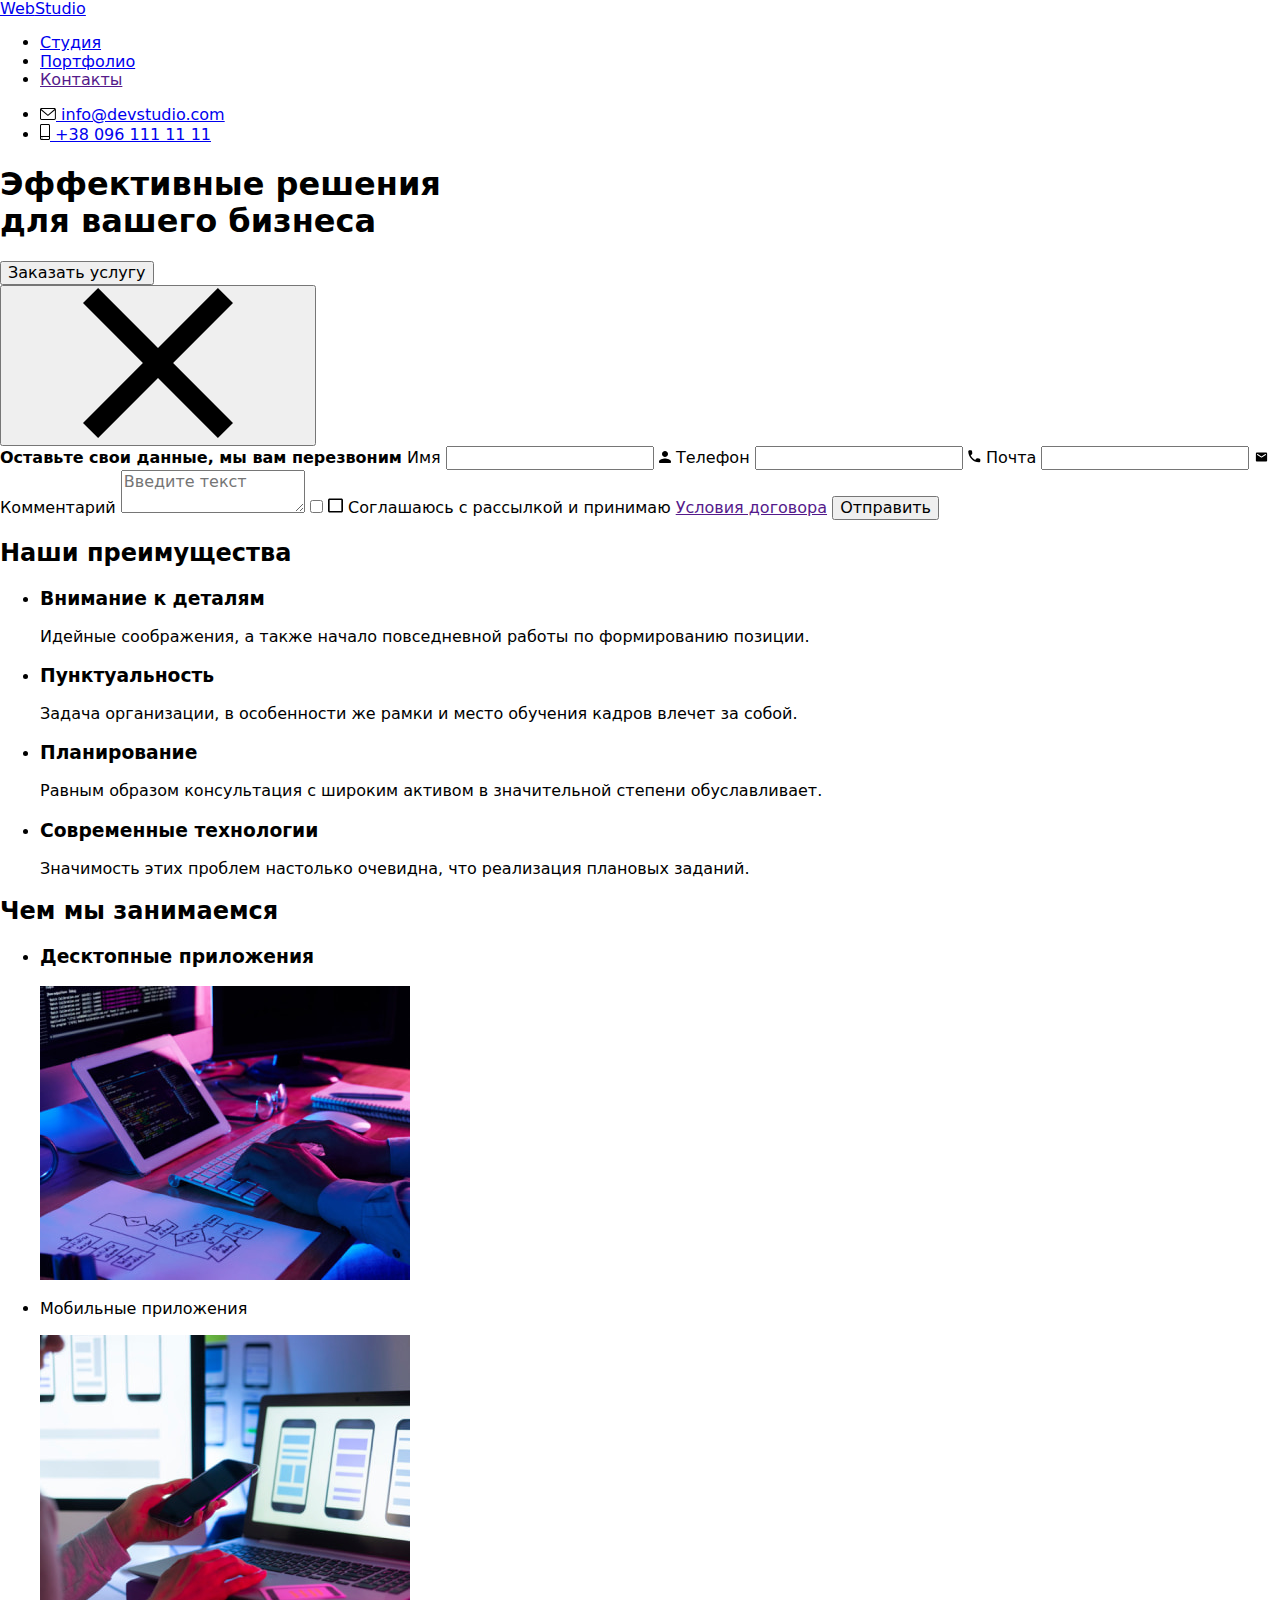
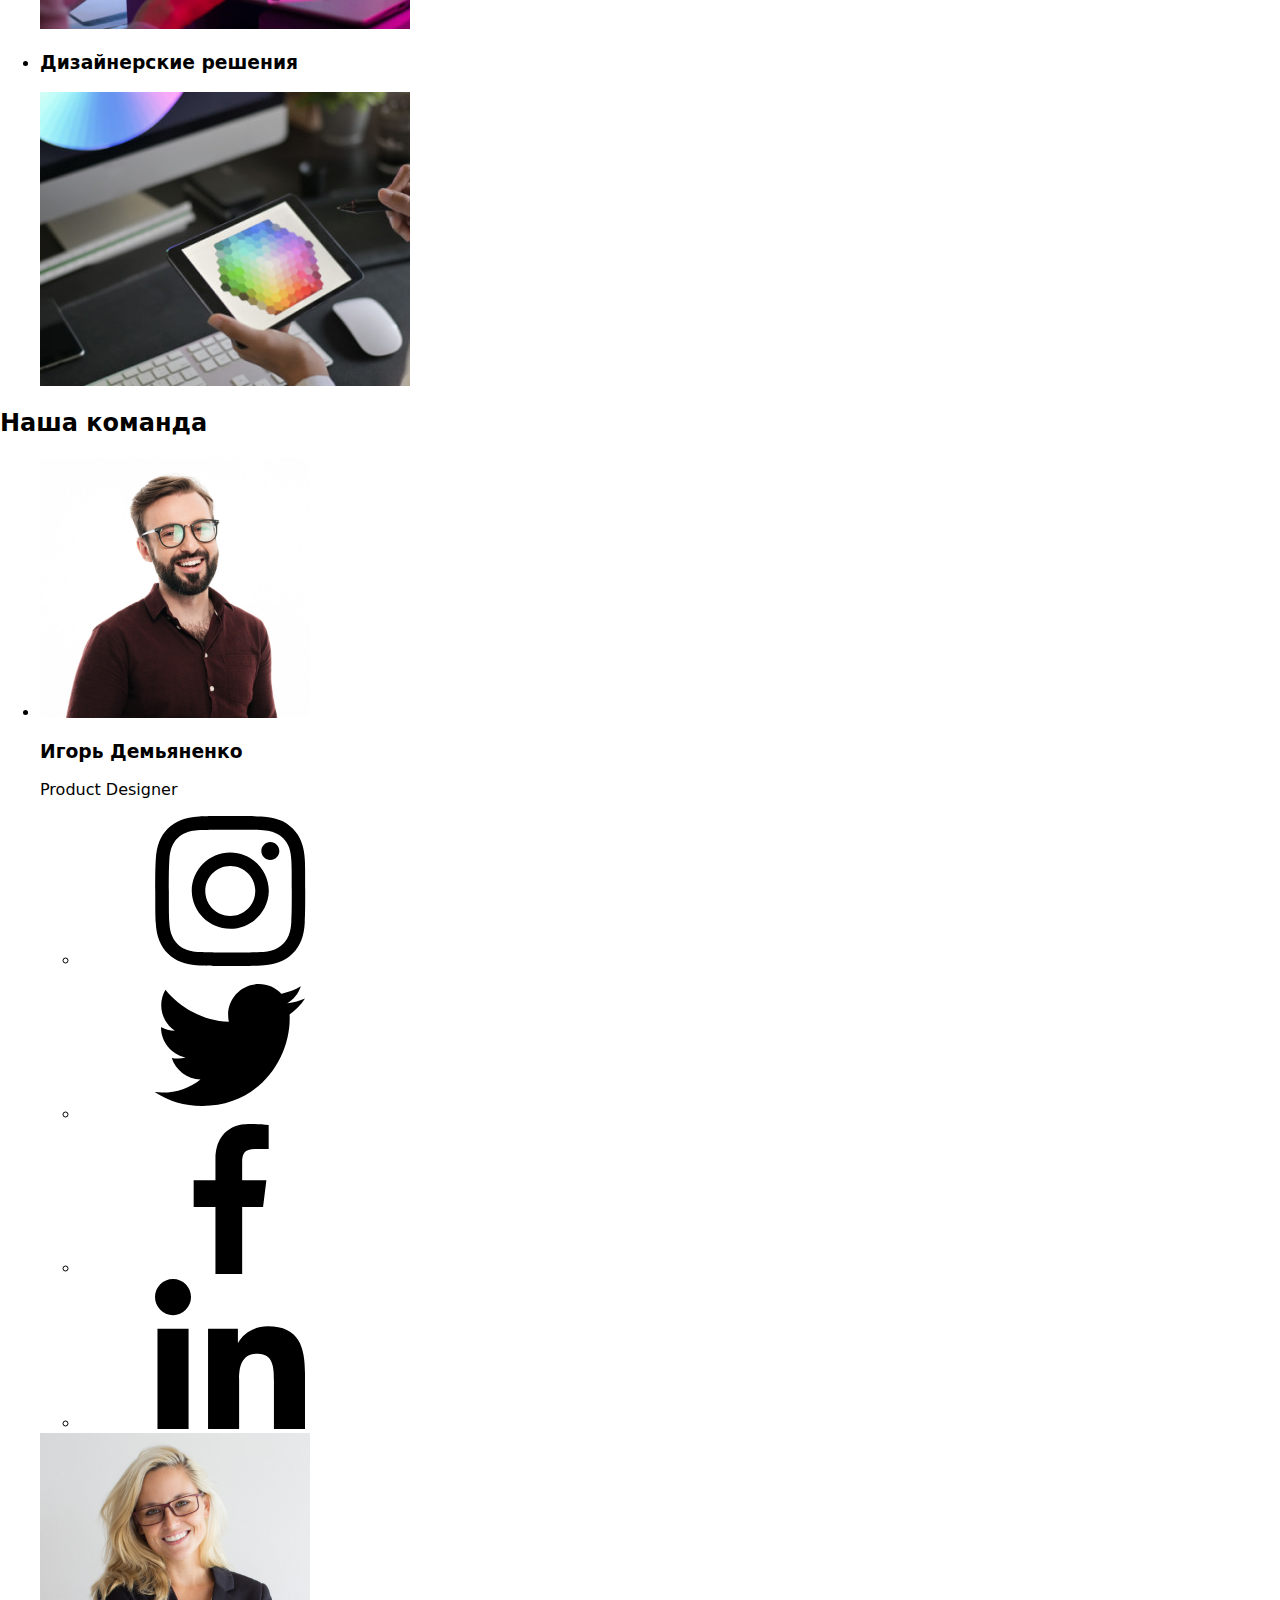
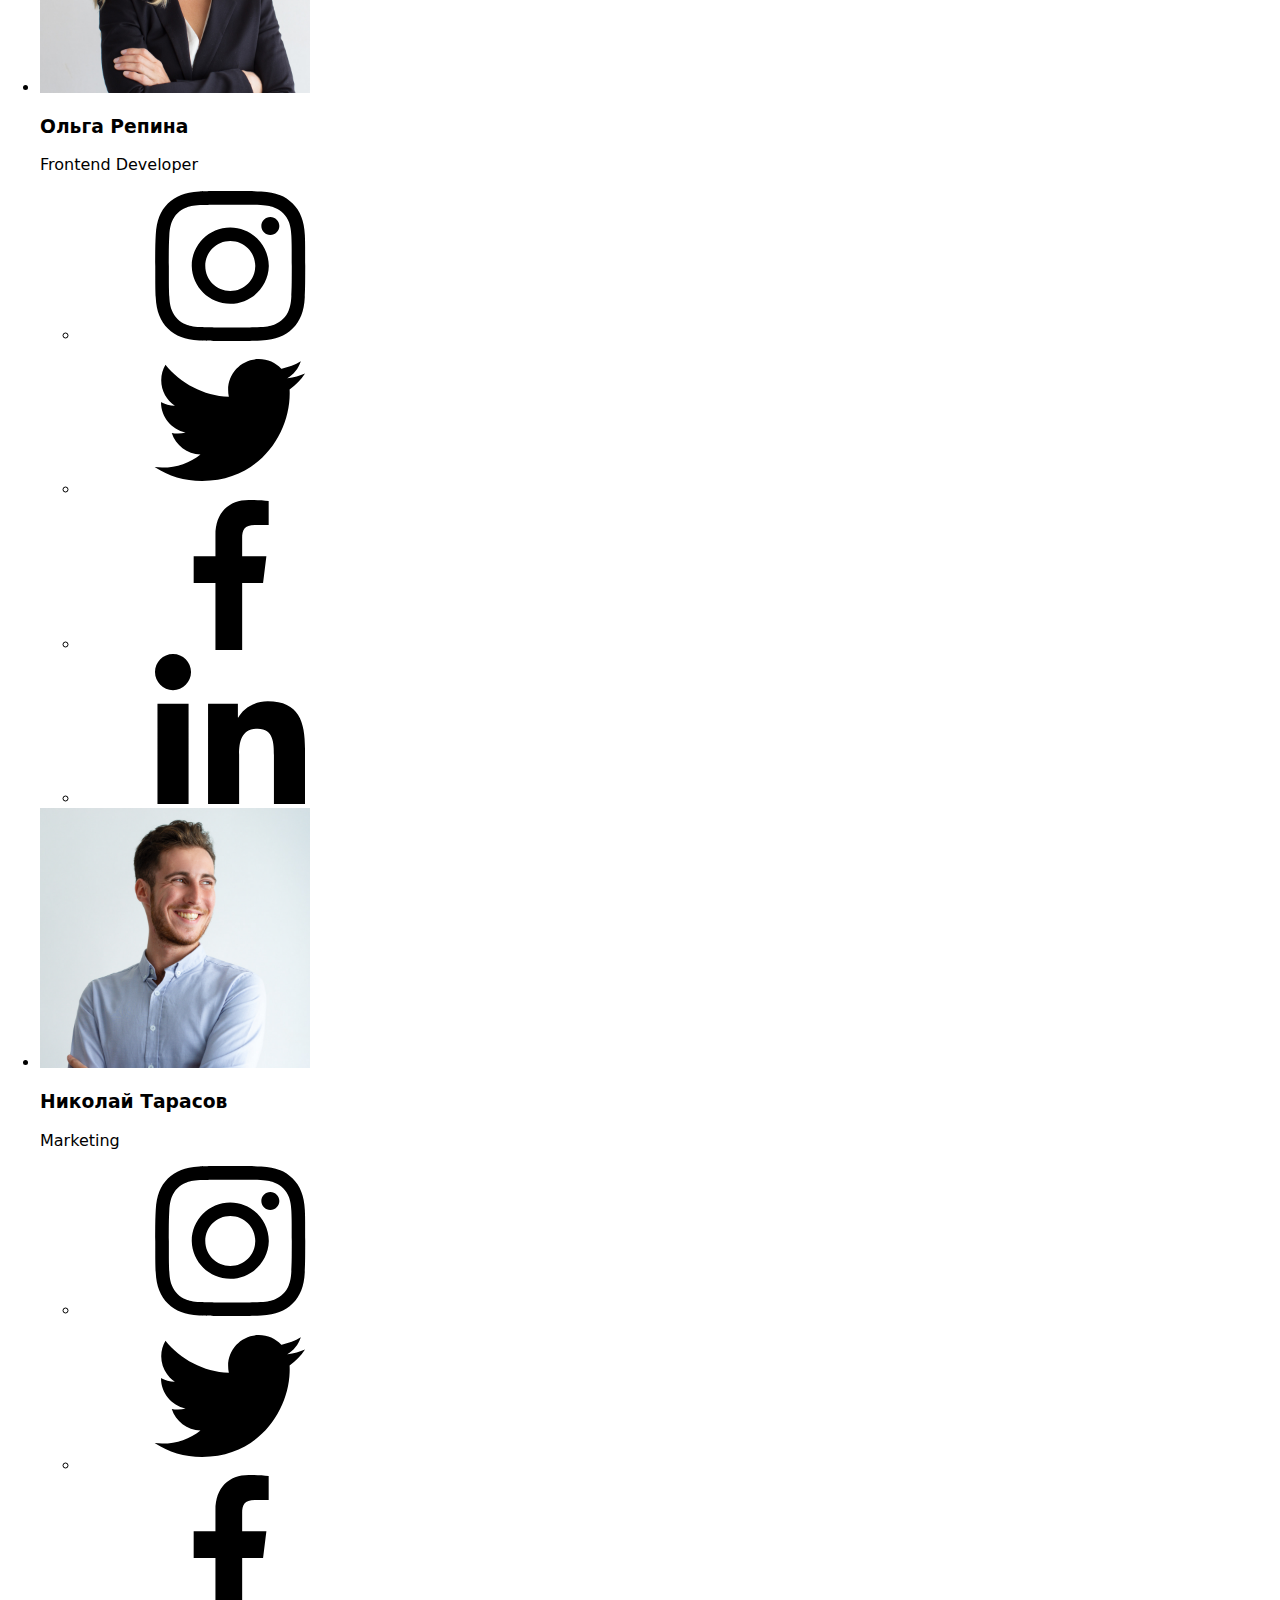
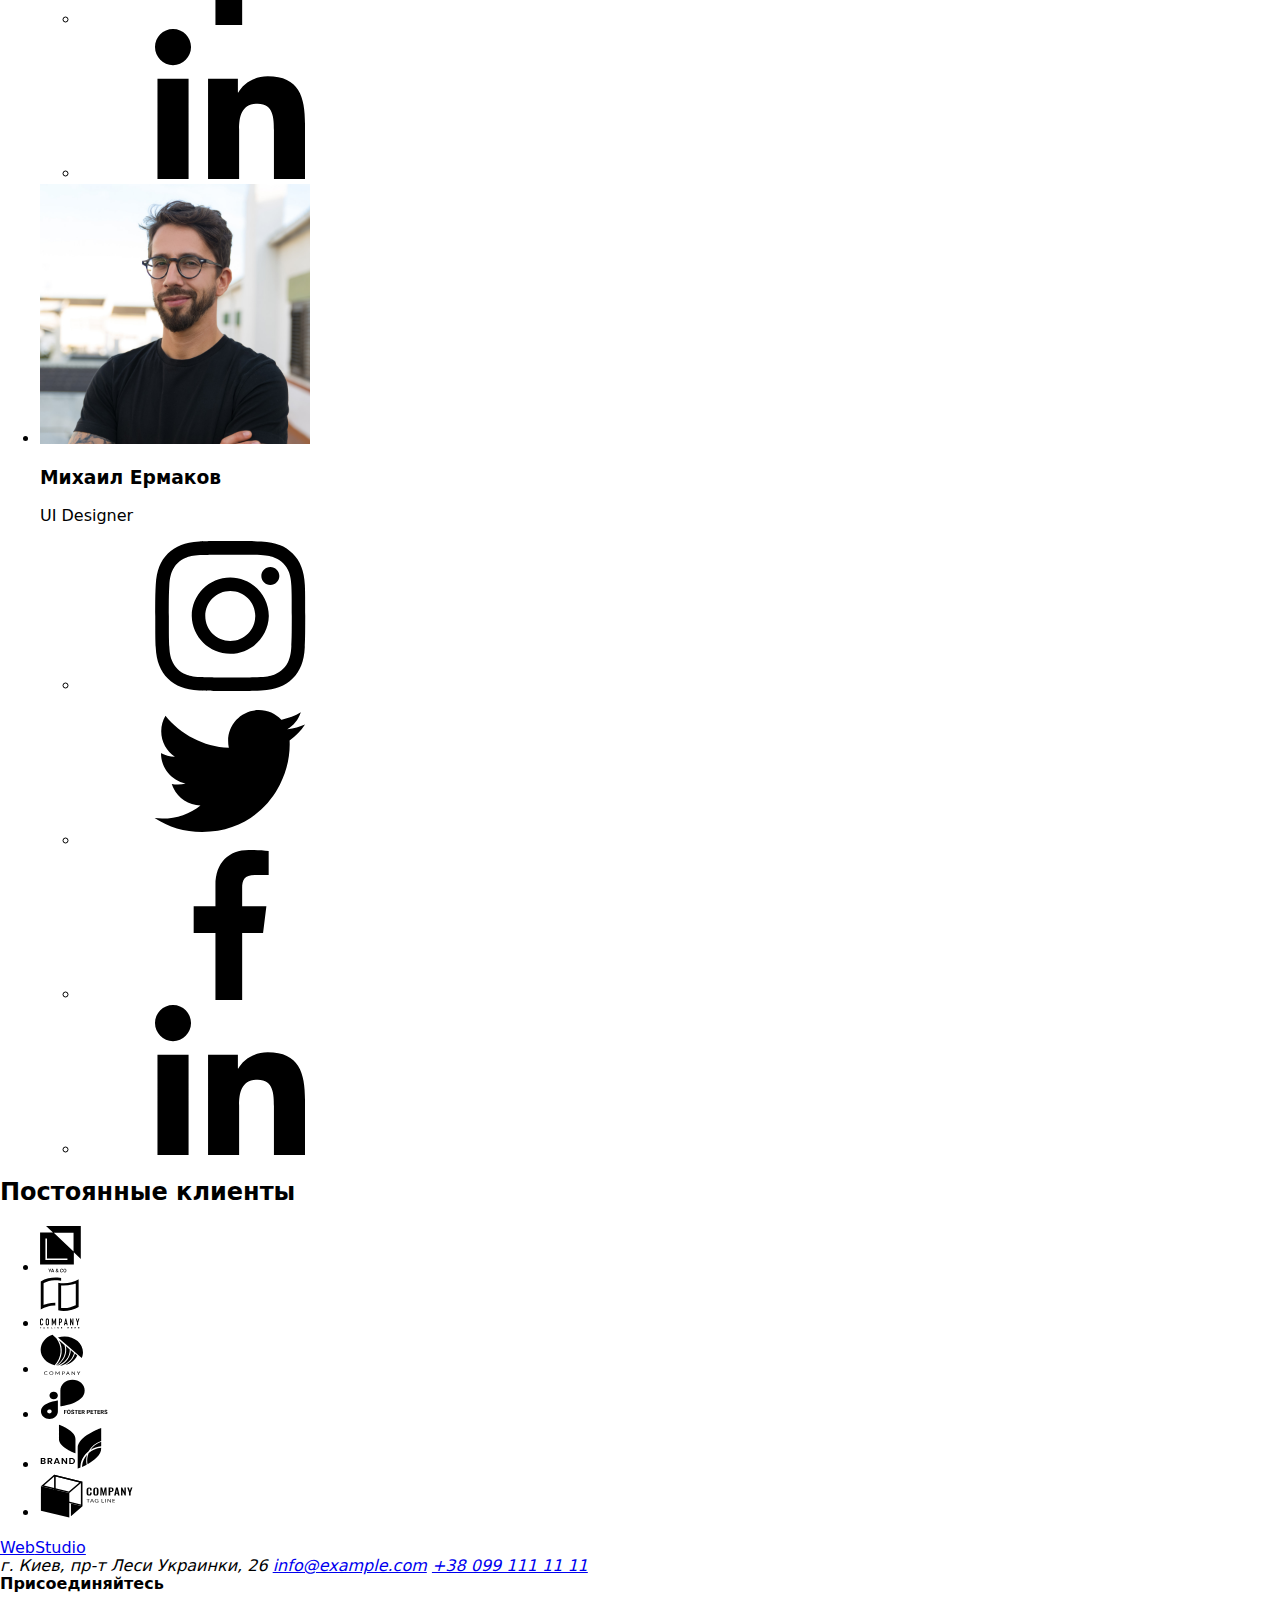
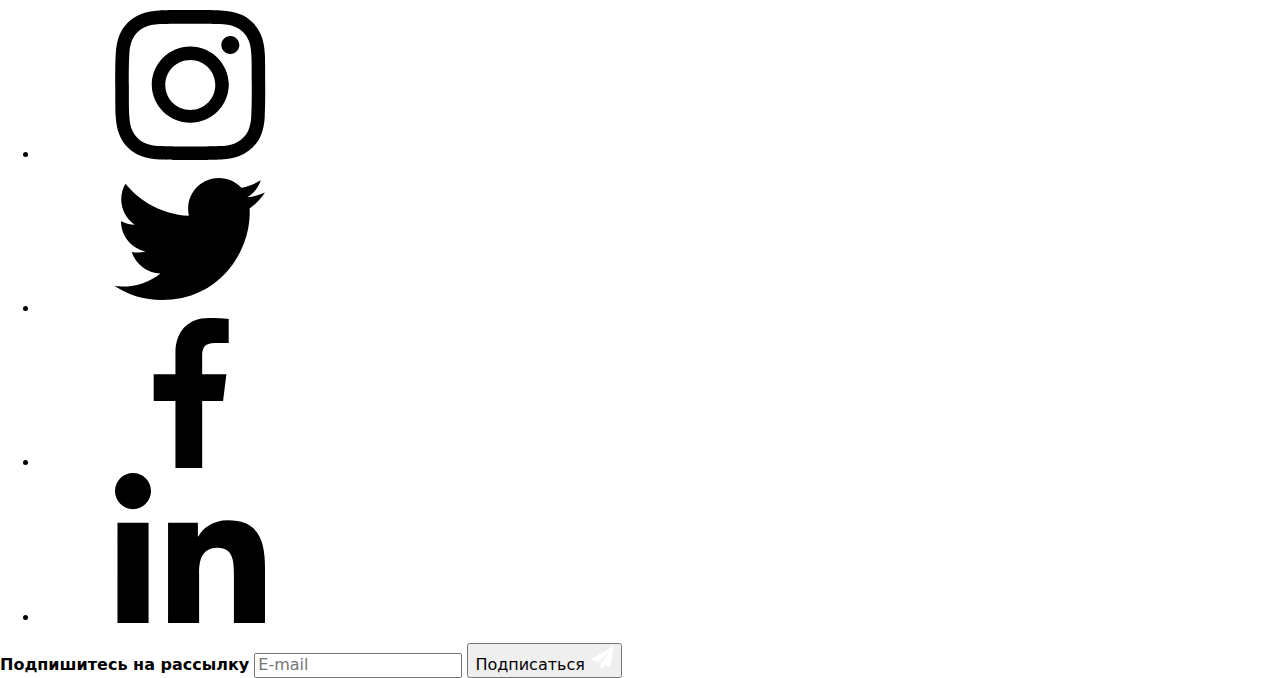
==== index.html @ 75e2a90d "обновляет html для BEM" ====
<!DOCTYPE html>
<html lang="ru">
  <head>
    <meta charset="UTF-8" />
    <meta http-equiv="X-UA-Compatible" content="IE=edge" />
    <meta name="viewport" content="width=device-width, initial-scale=1.0" />
    <title>Document</title>
    <link rel="preconnect" href="https://fonts.googleapis.com" />
    <link rel="preconnect" href="https://fonts.gstatic.com" crossorigin />
    <link
      href="https://fonts.googleapis.com/css2?family=Raleway:wght@700&family=Roboto:wght@400;500;700;900&display=swap"
      rel="stylesheet"
    />
    <link
      rel="stylesheet"
      href="https://cdnjs.cloudflare.com/ajax/libs/modern-normalize/1.1.0/modern-normalize.min.css"
    />
    <link rel="stylesheet" href="./css/styles.css" />
  </head>
  <body class="page">
    <!--Шапка сайта-->
    <header class="page-header">
      <div class="container navigation">
        <nav class="main-nav">
          <a href="./index.html" lang="en" class="page-header__logo"
            ><span class="page-header__accent">Web</span>Studio</a
          >
          <ul class="site-nav">
            <li class="site-nav__item">
              <a href="./index.html" class="site-nav__link site-nav__link--active">Студия</a>
            </li>
            <li class="site-nav__item">
              <a href="./portfolio.html" class="site-nav__link">Портфолио</a>
            </li>
            <li class="site-nav__item"><a href="" class="site-nav__link">Контакты</a></li>
          </ul>
        </nav>
        <ul class="auth-nav">
          <li class="auth-nav__item">
            <a href="mailto:info@devstudio.com" class="auth-nav__link">
              <svg class="auth-nav__icon" width="16px" height="12px">
                <use href="./images/icons.svg#icon-envelope"></use></svg>
                info@devstudio.com</a>
          </li>
          <li class="auth-nav__item">
            <a href="tel:+380961111111" class="auth-nav__link">
              <svg class="auth-nav__icon" width="10px" height="16px">
                <use href="./images/icons.svg#icon-smartphone"></use></svg>
                +38 096 111 11 11</a>
          </li>
        </ul>
      </div>
    </header>
    <main>
      <!--Секция заказать услугу-->
      <section class="hero">
        <div class="container">
          <h1 class="hero__title">
            Эффективные решения <br />
            для вашего бизнеса
          </h1>
          <button data-modal-open type="button" class="hero__button">
            Заказать услугу
          </button>
        </div>
        <div class="backdrop backdrop--hidden" data-modal>
          <div class="modal">
            <button data-modal-close type="button" class="modal__button">
              <svg class="modal__icon">
                <use href="./images/vector.svg#icon-Vector"></use>
              </svg>
            </button>
            <form class="form js-speaker-form">
              <b class="form__title">Оставьте свои данные, мы вам перезвоним</b>
              <label class="form__field">
                <span class="form__lable">Имя</span>
                <input class="form__input" type="text" name="name" />
                <svg class="form__icon" width="12px" height="12px">
                  <use href="./images/icon-forms.svg#icon-name"></use>
                </svg>
              </label>
              <label class="form__field">
                <span class="form__lable">Телефон</span>
                <input class="form__input" type="tel" name="tel" />
                <svg class="form__icon" width="13px" height="13px">
                  <use href="./images/icon-forms.svg#icon-phone"></use>
                </svg>
              </label>
              <label class="form__field">
                <span class="form__lable">Почта</span>
                <input class="form__input" type="email" name="mail" />
                <svg class="form__icon" width="15px" height="12px">
                  <use href="./images/icon-forms.svg#icon-mail"></use>
                </svg>
              </label>
              <label class="form__comments">
                <span class="form__lable">Комментарий</span>
                <textarea
                  class="form__textarea"
                  name="comment"
                  placeholder="Введите текст"
                ></textarea>
              </label>
              <label class="agreement">
                <input
                  class="agreement__input"
                  type="checkbox"
                  name="agree"
                />
                <svg class="agreement__icon" width="15px" height="15px">
                  <use href="./images/icon-forms.svg#icon-agree"></use>
                </svg>
                <span class="agreement__label"
                  >Соглашаюсь с рассылкой и принимаю <a href="" class="agreement__link">Условия договора</a></span>
              </label>
              <button class="form__button" type="submit">Отправить</button>
            </form>
          </div>

          <!-- <div role="group" class="group">
            <input type="checkbox" name="topic" value="html" id="html"/>
            <label for="html">HTML</label>

            <input type="checkbox" name="topic" value="css" id="css"/>
            <label for="css">CSS</label>

            <input type="checkbox" name="topic" value="js" id="js">
            <label for="js">JS</label>
          </div>

          <div role="group">
          <input type="radio" name="grade" value="junior" id="junior">
          <label for="junior">Junior</label>

          <input type="radio" name="grade" value="middle" id="middle">
          <label for="middle">Middle</label>

          <input type="radio" name="grade" value="senior" id="senior">
          <label for="senior">Senior</label>
        </div>

        <label for="pdf">Загрузить файл</label>
        <input type="file" name="pdf" id="pdf"> -->
        </div>
      </section>
      <!--Секция наши преимущества-->
      <section class="section no-bottom-padding section-features">
        <div class="container">
          <h2 class="section-features__title">Наши преимущества</h2>
          <ul class="features">
            <li class="features__item icon-dish">
              <h3 class="features_title">Внимание к деталям</h3>
              <p class="features__text">
                Идейные соображения, а также начало повседневной работы по
                формированию позиции.
              </p>
            </li>
            <li class="features__item features__item--icon-clock">
              <h3 class="features__title">Пунктуальность</h3>
              <p class="features__text">
                Задача организации, в особенности же рамки и место обучения
                кадров влечет за собой.
              </p>
            </li>
            <li class="features__item features__item--icon-diagram">
              <h3 class="features__title">Планирование</h3>
              <p class="features__text">
                Равным образом консультация с широким активом в значительной
                степени обуславливает.
              </p>
            </li>
            <li class="features__item features__item--icon-astronaut">
              <h3 class="features__title">Современные технологии</h3>
              <p class="features__text">
                Значимость этих проблем настолько очевидна, что реализация
                плановых заданий.
              </p>
            </li>
          </ul>
        </div>
      </section>
      <!--Секция чем мы занимаемся-->
      <section class="section">
        <div class="container">
          <h2 class="section__title">Чем мы занимаемся</h2>
          <ul class="work">
            <li class="work__item">
              <h3 class="work__title">Десктопные приложения</h3>
              <img
                class="work__image"
                src="./images/img11.jpg"
                alt="пальцы рук печатают на клавиатуре"
                width="370"
                height="294"
              />
            </li>
            <li class="work__item">
              <p class="work__title">Мобильные приложения</p>
              <img
                class="work__image"
                src="./images/img12.jpg"
                alt="в левой руке телефон, пальцами правой руки водит по тачпаду макбука"
                width="370"
                height="294"
              />
            </li>
            <li class="work__item">
              <h3 class="work__title">Дизайнерские решения</h3>
              <img
                class="work__image"
                src="./images/img13.jpg"
                alt="в левой руке планшет, на экране которого электронная цветовая палитра"
                width="370"
                height="294"
              />
            </li>
          </ul>
        </div>
      </section>
      <!--Секция наша команда-->
      <section class="section-team">
        <div class="container">
          <h2 class="section__title">Наша команда</h2>
          <ul class="team-card">
            <li class="team-card__item">
              <img
                class="team-card__image"
                src="./images/igor.jpg"
                alt="улыбающийся молодой русый мужчина с бородой в очках"
                width="270"
                height="260"
              />
              <div class="team-card__description">
                <h3 class="team-card__title">Игорь Демьяненко</h3>
                <p class="team-card__position">Product Designer</p>
                <ul class="social">
                  <li class="social__item">
                    <a class="social__link" href="">
                      <svg class="social__icon">
                        <use href="./images/icons.svg#icon-instagram"></use>
                      </svg>
                    </a>
                  </li>
                  <li class="social__item">
                    <a class="social__link" href="">
                      <svg class="social__icon">
                        <use href="./images/icons.svg#icon-twitter"></use>
                      </svg>
                    </a>
                  </li>
                  <li class="social__item">
                    <a class="social__link" href="">
                      <svg class="social__icon">
                        <use href="./images/icons.svg#icon-facebook"></use>
                      </svg>
                    </a>
                  </li>
                  <li class="social__item">
                    <a class="social__link" href="">
                      <svg class="social__icon">
                        <use href="./images/icons.svg#icon-linkedin"></use>
                      </svg>
                    </a>
                  </li>
                </ul>
              </div>
            </li>
            <li class="team-card__item">
              <img
                class="team-card__image"
                src="./images/olya.jpg"
                alt="улыбающаяся молодая девушка блондинка в очках с веснушками"
                width="270"
                height="260"
              />
              <div class="team-card__description">
                <h3 class="team-card__title">Ольга Репина</h3>
                <p class="team-card__position">Frontend Developer</p>
                <ul class="social">
                  <li class="social__item">
                    <a class="social__link" href="">
                      <svg class="social__icon">
                        <use href="./images/icons.svg#icon-instagram"></use>
                      </svg>
                    </a>
                  </li>
                  <li class="social__item">
                    <a class="social__link" href="">
                      <svg class="social__icon">
                        <use href="./images/icons.svg#icon-twitter"></use>
                      </svg>
                    </a>
                  </li>
                  <li class="social__item">
                    <a class="social__link" href="">
                      <svg class="social__icon">
                        <use href="./images/icons.svg#icon-facebook"></use>
                      </svg>
                    </a>
                  </li>
                  <li class="social__item">
                    <a class="social__link" href="">
                      <svg class="social__icon">
                        <use href="./images/icons.svg#icon-linkedin"></use>
                      </svg>
                    </a>
                  </li>
                </ul>
              </div>
            </li>
            <li class="team-card__item">
              <img
                class="team-card__image"
                src="./images/kolya.jpg"
                alt="улыбающийся молодой рыжий мужчина с бородкой"
                width="270"
                height="260"
              />
              <div class="team-card__description">
                <h3 class="team-card__title">Николай Тарасов</h3>
                <p class="team-card__position">Marketing</p>
                <ul class="social">
                  <li class="social__item">
                    <a class="social__link" href="">
                      <svg class="social__icon">
                        <use href="./images/icons.svg#icon-instagram"></use>
                      </svg>
                    </a>
                  </li>
                  <li class="social__item">
                    <a class="social__link" href="">
                      <svg class="social__icon">
                        <use href="./images/icons.svg#icon-twitter"></use>
                      </svg>
                    </a>
                  </li>
                  <li class="social__item">
                    <a class="social__link" href="">
                      <svg class="social__icon">
                        <use href="./images/icons.svg#icon-facebook"></use>
                      </svg>
                    </a>
                  </li>
                  <li class="social__item">
                    <a class="social__link" href="">
                      <svg class="social__icon">
                        <use href="./images/icons.svg#icon-linkedin"></use>
                      </svg>
                    </a>
                  </li>
                </ul>
              </div>
            </li>
            <li class="team-card__item">
              <img
                class="team-card__image"
                src="./images/misha.jpg"
                alt="молодой мужчина брюнет в очках"
                width="270"
                height="260"
              />
              <div class="team-card__description">
                <h3 class="team-card__title">Михаил Ермаков</h3>
                <p class="team-card__position">UI Designer</p>
                <ul class="social">
                  <li class="social__item">
                    <a class="social__link" href="">
                      <svg class="social__icon">
                        <use href="./images/icons.svg#icon-instagram"></use>
                      </svg>
                    </a>
                  </li>
                  <li class="social__item">
                    <a class="social__link" href="">
                      <svg class="social__icon">
                        <use href="./images/icons.svg#icon-twitter"></use>
                      </svg>
                    </a>
                  </li>
                  <li class="social__item">
                    <a class="social__link" href="">
                      <svg class="social__icon">
                        <use href="./images/icons.svg#icon-facebook"></use>
                      </svg>
                    </a>
                  </li>
                  <li class="social__item">
                    <a class="social__link" href="">
                      <svg class="social__icon">
                        <use href="./images/icons.svg#icon-linkedin"></use>
                      </svg>
                    </a>
                  </li>
                </ul>
              </div>
            </li>
          </ul>
        </div>
      </section>
      <!-- Секция Постоянные клиенты -->
      <section class="section">
        <div class="container">
          <h2 class="section__title">Постоянные клиенты</h2>
          <ul class="clients">
            <li class="clients__item">
              <a class="clients__link" href="">
                <svg class="clients__icon" width="41px" height="46.7px">
                  <use href="./images/icons.svg#icon-yaco"></use>
                </svg>
              </a>
            </li>
            <li class="clients__item">
              <a class="clients__link" href="">
                <svg class="clients__icon" width="40px" height="52px">
                  <use href="./images/icons.svg#icon-company"></use>
                </svg>
              </a>
            </li>
            <li class="clients__item">
              <a class="clients__link" href="">
                <svg class="clients__icon" width="43.46px" height="41.18px">
                  <use href="./images/icons.svg#icon-company2"></use>
                </svg>
              </a>
            </li>
            <li class="clients__item">
              <a class="clients__link" href="">
                <svg class="clients__icon" width="84.44px" height="40.62px">
                  <use href="./images/icons.svg#icon-foster"></use>
                </svg>
              </a>
            </li>
            <li class="clients__item">
              <a class="clients__link" href="">
                <svg class="clients__icon" width="62.54px" height="45.43px">
                  <use href="./images/icons.svg#icon-brand"></use>
                </svg>
              </a>
            </li>
            <li class="clients__item">
              <a class="clients__link" href="">
                <svg class="clients__icon" width="93.79px" height="43.93px">
                  <use href="./images/icons.svg#icon-tagline"></use>
                </svg>
              </a>
            </li>
          </ul>
        </div>
      </section>
    </main>
    <!--Футер-->
    <footer class="footer">
      <div class="container">
        <div class="footer__info">
          <div class="footer__contacts">
            <a href="./index.html" lang="en" class="footer__logo"
              ><span class="footer__accent">Web</span>Studio</a
            >
            <address class="footer-adress">
              <span class="footer-adress__postal">г. Киев, пр-т Леси Украинки, 26</span>
              <a href="mailto:info@example.com" class="footer-adress__email"
                >info@example.com</a
              >
              <a href="tel:+380991111111" class="footer-adress__tel">+38 099 111 11 11</a>
            </address>
          </div>
          <div class="footer-media">
            <b class="footer-media__join">Присоединяйтесь</b>
            <ul class="footer-social">
              <li class="footer-social__item">
                <a class="footer-social__link" href="">
                  <svg class="footer-social__icon">
                    <use href="./images/icons.svg#icon-instagram"></use>
                  </svg>
                </a>
              </li>
              <li class="footer-social__item">
                <a class="footer-social__link" href="">
                  <svg class="footer-social__icon">
                    <use href="./images/icons.svg#icon-twitter"></use>
                  </svg>
                </a>
              </li>
              <li class="footer-social__item">
                <a class="footer-social__link" href="">
                  <svg class="footer-social__icon">
                    <use href="./images/icons.svg#icon-facebook"></use>
                  </svg>
                </a>
              </li>
              <li class="footer-social__item">
                <a class="footer-social__linkedin" href="">
                  <svg class="footer-social__icon">
                    <use href="./images/icons.svg#icon-linkedin"></use>
                  </svg>
                </a>
              </li>
            </ul>
          </div>
          <form class="footer-form">
            <label class="footer-form__block">
              <b class="footer-form__caption">Подпишитесь на рассылку</b>
              <input
                class="footer-form__input"
                type="email"
                name="mail"
                id="mail"
                placeholder="E-mail"
              />
            </label>
            <button class="footer-form__button" type="submit">Подписаться
              <svg class="footer-form__icon" width="24px" height="24px">
                <use href="./images/icon-forms.svg#icon-icon-send"></use>
              </svg>
            </button>
          </form>
        </div>
      </div>
    </footer>
    <script src="./js/modal.js"></script>
    <script>
      (() => {
        document
          .querySelector('.js-speaker-form')
          .addEventListener('submit', e => {
            e.preventDefault();

            new FormData(e.currentTarget).forEach((value, name) =>
              console.log(`${name}: ${value}`),
            );

            e.currentTarget.reset();
          });
      })();
    </script>
  </body>
</html>
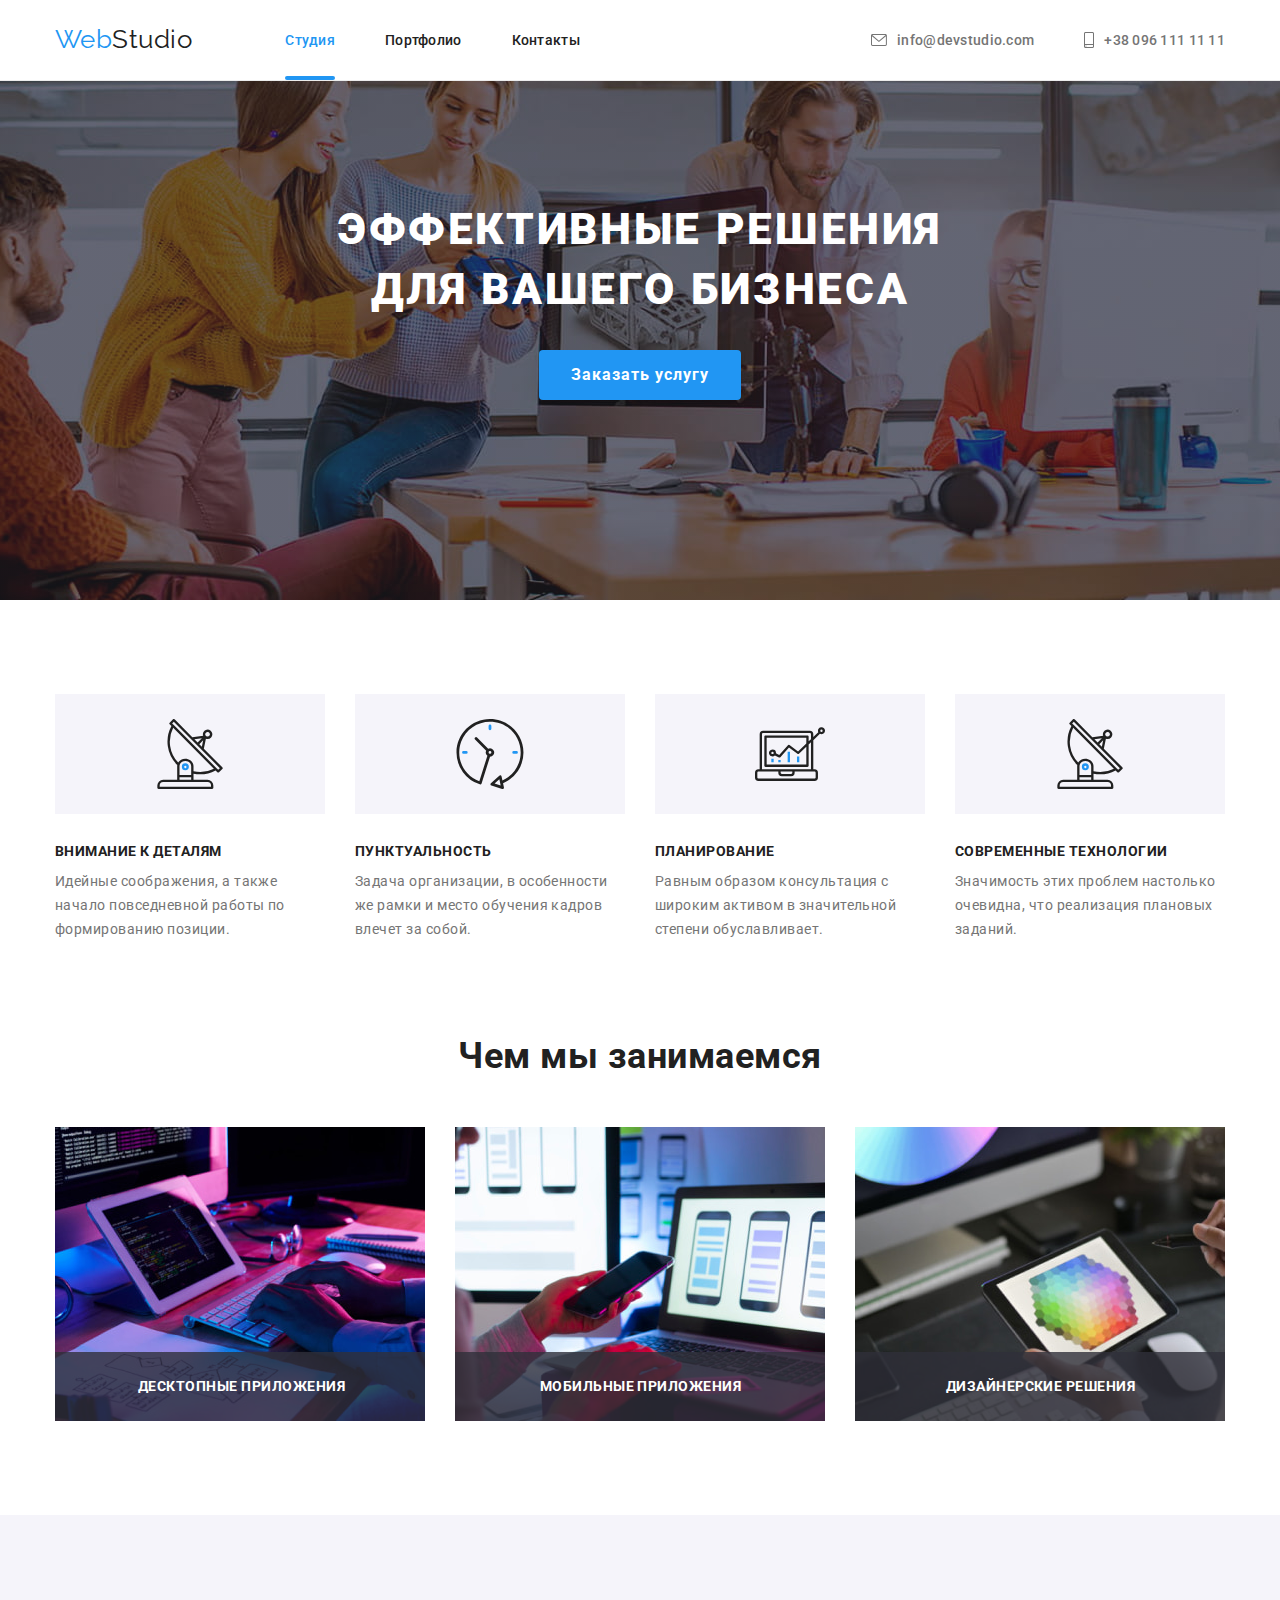
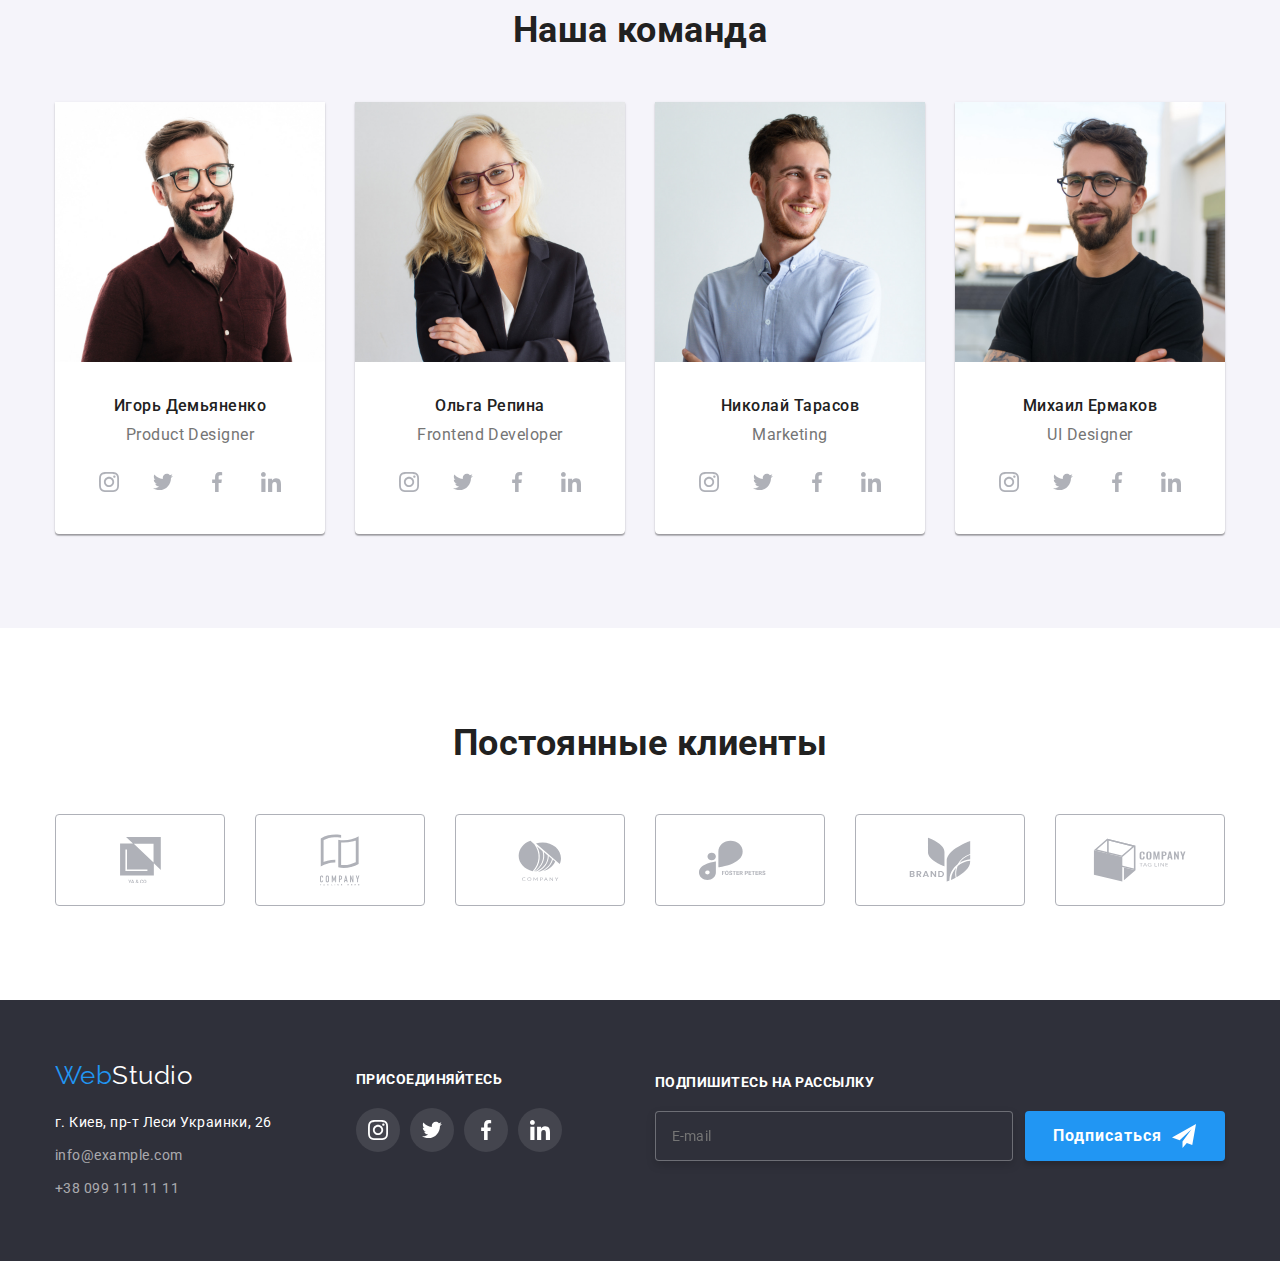
==== commit a85a40c4: "обновляет" ====
--- a/index.html
+++ b/index.html
@@ -15,15 +15,16 @@
       rel="stylesheet"
       href="https://cdnjs.cloudflare.com/ajax/libs/modern-normalize/1.1.0/modern-normalize.min.css"
     />
-    <link rel="stylesheet" href="./css/styles.css" />
+    <link rel="stylesheet" href="./css/main.min.css" />
   </head>
   <body class="page">
     <!--Шапка сайта-->
+
     <header class="page-header">
-      <div class="container navigation">
+      <div class="container container__nav">
         <nav class="main-nav">
-          <a href="./index.html" lang="en" class="page-header__logo"
-            ><span class="page-header__accent">Web</span>Studio</a
+          <a href="./index.html" lang="en" class="logo page-header__logo"
+            ><span class="logo__accent">Web</span>Studio</a
           >
           <ul class="site-nav">
             <li class="site-nav__item">
@@ -144,12 +145,12 @@
         </div>
       </section>
       <!--Секция наши преимущества-->
-      <section class="section no-bottom-padding section-features">
+      <section class="section section-features">
         <div class="container">
           <h2 class="section-features__title">Наши преимущества</h2>
           <ul class="features">
             <li class="features__item icon-dish">
-              <h3 class="features_title">Внимание к деталям</h3>
+              <h3 class="features__title">Внимание к деталям</h3>
               <p class="features__text">
                 Идейные соображения, а также начало повседневной работы по
                 формированию позиции.
@@ -218,7 +219,7 @@
         </div>
       </section>
       <!--Секция наша команда-->
-      <section class="section-team">
+      <section class="section section__team">
         <div class="container">
           <h2 class="section__title">Наша команда</h2>
           <ul class="team-card">
@@ -453,8 +454,8 @@
       <div class="container">
         <div class="footer__info">
           <div class="footer__contacts">
-            <a href="./index.html" lang="en" class="footer__logo"
-              ><span class="footer__accent">Web</span>Studio</a
+            <a href="./index.html" lang="en" class="logo footer__logo"
+              ><span class="logo__accent">Web</span>Studio</a
             >
             <address class="footer-adress">
               <span class="footer-adress__postal">г. Киев, пр-т Леси Украинки, 26</span>
@@ -465,32 +466,32 @@
             </address>
           </div>
           <div class="footer-media">
-            <b class="footer-media__join">Присоединяйтесь</b>
-            <ul class="footer-social">
-              <li class="footer-social__item">
-                <a class="footer-social__link" href="">
-                  <svg class="footer-social__icon">
+            <b class="footer-media__title">Присоединяйтесь</b>
+            <ul class="social footer-social">
+              <li class="social__item footer-social__item">
+                <a class="social__link footer-social__link" href="">
+                  <svg class="social__icon footer-social__icon">
                     <use href="./images/icons.svg#icon-instagram"></use>
                   </svg>
                 </a>
               </li>
-              <li class="footer-social__item">
-                <a class="footer-social__link" href="">
-                  <svg class="footer-social__icon">
+              <li class="social__item footer-social__item">
+                <a class="social__link footer-social__link" href="">
+                  <svg class="social__icon footer-social__icon">
                     <use href="./images/icons.svg#icon-twitter"></use>
                   </svg>
                 </a>
               </li>
-              <li class="footer-social__item">
-                <a class="footer-social__link" href="">
-                  <svg class="footer-social__icon">
+              <li class="social__item footer-social__item">
+                <a class="social__link footer-social__link" href="">
+                  <svg class="social__icon footer-social__icon">
                     <use href="./images/icons.svg#icon-facebook"></use>
                   </svg>
                 </a>
               </li>
-              <li class="footer-social__item">
-                <a class="footer-social__linkedin" href="">
-                  <svg class="footer-social__icon">
+              <li class="social__item footer-social__item">
+                <a class="social__link footer-social__link footer-social__link--append" href="">
+                  <svg class="social__icon footer-social__icon">
                     <use href="./images/icons.svg#icon-linkedin"></use>
                   </svg>
                 </a>
@@ -529,7 +530,7 @@
               console.log(`${name}: ${value}`),
             );
 
-            e.currentTarget.reset();
+            e.currentTarget.reset(); 
           });
       })();
     </script>
--- a/css/main.min.css
+++ b/css/main.min.css
@@ -0,0 +1,2 @@
+html{-webkit-box-sizing:border-box;box-sizing:border-box}*,*::before,*::after{-webkit-box-sizing:inherit;box-sizing:inherit}.page{background-color:#fff;color:#757575;font-family:Roboto,sans-serif;letter-spacing:0.03em}ul{list-style:none;padding:0;margin:0}.container{width:1200px;margin:0 auto;padding-left:15px;padding-right:15px}.section{padding-top:94px;padding-bottom:94px}.section__title{color:#212121;margin-top:0;margin-bottom:50px;font-size:36px;line-height:1.17;text-align:center}.image{display:block}.hero__button,.form__button,.footer-form__button{color:#fff;background-color:#2196f3;cursor:pointer;font-family:inherit;display:-webkit-inline-box;display:-ms-inline-flexbox;display:inline-flex;-webkit-box-align:center;-ms-flex-align:center;align-items:center;text-align:center;border:0}.social,.footer-social{display:-webkit-box;display:-ms-flexbox;display:flex;-webkit-box-pack:justify;-ms-flex-pack:justify;justify-content:space-between;-webkit-box-align:center;-ms-flex-align:center;align-items:center;list-style:none;padding:0;margin:0}.social__link,.footer-social__link{display:block;border-radius:50%;width:44px;height:44px;text-align:center;padding:12px;color:#afb1b8;-webkit-transition:background-color 250ms cubic-bezier(0.4, 0, 0.2, 1);transition:background-color 250ms cubic-bezier(0.4, 0, 0.2, 1)}.logo{display:block;padding-top:24px;padding-bottom:25px;color:#212121;font-family:Raleway,sans-serif;font-size:26px;line-height:1.2;text-decoration:none}.logo__accent{color:#2196f3}.page-header{border-bottom:1px solid #ececec;position:fixed;width:100%;min-height:80px;top:0;left:0;z-index:3;background-color:#fff}.container__nav{display:-webkit-box;display:-ms-flexbox;display:flex;-webkit-box-align:center;-ms-flex-align:center;align-items:center;-webkit-box-pack:justify;-ms-flex-pack:justify;justify-content:space-between}.container__nav .main-nav{display:-webkit-box;display:-ms-flexbox;display:flex;-webkit-box-align:center;-ms-flex-align:center;align-items:center}.site-nav{display:-webkit-box;display:-ms-flexbox;display:flex;margin-left:93px}.site-nav__item:not(:last-child){margin-right:50px}.site-nav__link{color:#212121;display:block;font-weight:500;font-size:14px;line-height:1.15;letter-spacing:0.02em;text-decoration:none;padding-top:32px;padding-bottom:32px;-webkit-transition:color 250ms cubic-bezier(0.4, 0, 0.2, 1);transition:color 250ms cubic-bezier(0.4, 0, 0.2, 1)}.site-nav__link:hover,.site-nav__link:focus{color:#2196f3;outline:none}.site-nav__link--active{-webkit-transition:color 250ms cubic-bezier(0.4, 0, 0.2, 1);transition:color 250ms cubic-bezier(0.4, 0, 0.2, 1);color:#2196f3}.site-nav__link::after{content:'';display:block;position:absolute;bottom:0;left:0;border-radius:2px;min-height:4px;min-width:100%;background-color:#2196f3;-webkit-transform:scaleX(0);transform:scaleX(0);-webkit-transition:-webkit-transform 500ms cubic-bezier(0.4, 0, 0.2, 1);transition:-webkit-transform 500ms cubic-bezier(0.4, 0, 0.2, 1);transition:transform 500ms cubic-bezier(0.4, 0, 0.2, 1);transition:transform 500ms cubic-bezier(0.4, 0, 0.2, 1), -webkit-transform 500ms cubic-bezier(0.4, 0, 0.2, 1)}.site-nav__link--active::after{-webkit-transform:scaleX(1);transform:scaleX(1)}.site-nav__link:hover::after,.site-nav__link:focus::after{-webkit-transform:scaleX(1);transform:scaleX(1);outline:none}.site-nav__item{position:relative}.auth-nav{display:-webkit-box;display:-ms-flexbox;display:flex}.auth-nav__item{margin-left:50px}.auth-nav__link{display:-webkit-box;display:-ms-flexbox;display:flex;color:#757575;margin-left:0;font-weight:500;font-size:14px;line-height:1.15;letter-spacing:0.02em;text-decoration:none;list-style:none;-webkit-box-align:center;-ms-flex-align:center;align-items:center;-webkit-transition:color 250ms cubic-bezier(0.4, 0, 0.2, 1);transition:color 250ms cubic-bezier(0.4, 0, 0.2, 1)}.auth-nav__link:hover,.auth-nav__link:focus{color:#2196f3;outline:none}.auth-nav__icon{margin-right:10px;fill:currentColor;margin-top:0;margin-bottom:0}.hero{background-color:#c4c4c4;background-image:-webkit-gradient(linear, left top, right top, from(rgba(47,48,58,0.4)), to(rgba(47,48,58,0.4))),url(/images/background.jpg);background-image:linear-gradient(to right, rgba(47,48,58,0.4), rgba(47,48,58,0.4)),url(/images/background.jpg);background-repeat:no-repeat;background-position:center;background-size:cover;height:600px;max-width:1600px;margin-right:auto;margin-left:auto;padding-top:200px;padding-bottom:200px;text-align:center}.hero__title{color:#fff;margin-top:0;margin-bottom:30px;font-weight:900;font-size:44px;line-height:1.36;text-align:center;letter-spacing:0.06em;text-transform:uppercase}.hero__button{font-weight:700;font-size:16px;line-height:1.87;letter-spacing:0.06em;padding:10px 32px;-webkit-box-shadow:0px 4px 4px rgba(0,0,0,0.15);box-shadow:0px 4px 4px rgba(0,0,0,0.15);border-radius:4px;-webkit-transition:background-color 250ms cubic-bezier(0.4, 0, 0.2, 1);transition:background-color 250ms cubic-bezier(0.4, 0, 0.2, 1)}.hero__button:hover,.hero__button:focus{background-color:#188ce8;outline:none}.backdrop{position:fixed;top:0;left:0;width:100%;height:100%;background-color:rgba(0,0,0,0.2);z-index:4;opacity:1;-webkit-transition:opacity 1000ms cubic-bezier(0.4, 0, 0.2, 1);transition:opacity 1000ms cubic-bezier(0.4, 0, 0.2, 1)}.backdrop--hidden{opacity:0;pointer-events:none}.backdrop--hidden .modal{-webkit-transform:translate(-50%, -50%) scale(0.9);transform:translate(-50%, -50%) scale(0.9)}.modal{position:absolute;top:50%;left:50%;padding:40px;-webkit-transform:translate(-50%, -50%) scale(1);transform:translate(-50%, -50%) scale(1);width:528px;height:581px;background-color:#fff;-webkit-transition:-webkit-transform 1000ms cubic-bezier(0.4, 0, 0.2, 1);transition:-webkit-transform 1000ms cubic-bezier(0.4, 0, 0.2, 1);transition:transform 1000ms cubic-bezier(0.4, 0, 0.2, 1);transition:transform 1000ms cubic-bezier(0.4, 0, 0.2, 1), -webkit-transform 1000ms cubic-bezier(0.4, 0, 0.2, 1)}.modal__button{position:absolute;top:8px;right:8px;display:-webkit-box;display:-ms-flexbox;display:flex;border-radius:50%;-webkit-box-align:center;-ms-flex-align:center;align-items:center;text-align:center;-webkit-box-pack:center;-ms-flex-pack:center;justify-content:center;cursor:pointer;padding-left:10px;padding-bottom:10px;padding-right:9px;padding-top:9px;width:30px;height:30px;background:#fff;border:1px solid rgba(0,0,0,0.1);color:#212121}.modal__icon{width:11px;height:11px;fill:currentColor}.modal__button:hover .modal__icon{color:#2196f3}.form{width:100%;height:100%;padding:0;color:#212121}.form__title{display:inline-block;margin-bottom:12px;margin-top:0;font-weight:700;font-size:20px;line-height:1.15;text-align:center;color:#212121}.form__field{position:relative;display:-webkit-box;display:-ms-flexbox;display:flex;margin-bottom:10px;-webkit-box-orient:vertical;-webkit-box-direction:normal;-ms-flex-direction:column;flex-direction:column;text-align:start}.form__comments{position:relative;display:-webkit-box;display:-ms-flexbox;display:flex;-webkit-box-orient:vertical;-webkit-box-direction:normal;-ms-flex-direction:column;flex-direction:column;text-align:start;margin-bottom:0}.form__lable{display:block;font-size:12px;line-height:1.17;letter-spacing:0.01em;color:#757575;margin-bottom:4px}.form__input{border:1px solid rgba(33,33,33,0.2);-webkit-box-sizing:border-box;box-sizing:border-box;border-radius:4px;width:448px;height:40px;padding:11px 12px;padding-left:42px;color:#212121;-webkit-transition:border cubic-bezier(0.4, 0, 0.2, 1) 250ms;transition:border cubic-bezier(0.4, 0, 0.2, 1) 250ms;font-size:12px;line-height:1.14}.form__input:hover,.form__input:focus{border:1px solid #2196f3;outline:none}.form__icon{display:inline-block;position:absolute;top:55%;left:15px;fill:currentColor}.form__field:hover .form__icon,.form__field:focus .form__icon{color:#2196f3;outline:none}.form__textarea{width:448px;height:120px;border:1px solid rgba(33,33,33,0.2);-webkit-box-sizing:border-box;box-sizing:border-box;border-radius:4px;resize:none;margin-bottom:20px;padding:12px 16px;-webkit-transition:border 250ms cubic-bezier(0.4, 0, 0.2, 1);transition:border 250ms cubic-bezier(0.4, 0, 0.2, 1);font-size:12px;line-height:1.14}.form__textarea:hover,.form__textarea:focus{border:1px solid #2196f3;outline:#2196f3}.form__textarea::-webkit-input-placeholder{font-size:12px;line-height:14px;letter-spacing:0.01em;color:rgba(117,117,117,0.5)}.form__textarea:-ms-input-placeholder{font-size:12px;line-height:14px;letter-spacing:0.01em;color:rgba(117,117,117,0.5)}.form__textarea::-ms-input-placeholder{font-size:12px;line-height:14px;letter-spacing:0.01em;color:rgba(117,117,117,0.5)}.form__textarea::placeholder{font-size:12px;line-height:14px;letter-spacing:0.01em;color:rgba(117,117,117,0.5)}.agreement{display:-webkit-box;display:-ms-flexbox;display:flex;-webkit-box-align:center;-ms-flex-align:center;align-items:center;text-align:center;-webkit-box-pack:center;-ms-flex-pack:center;justify-content:center;margin-bottom:30px;font-size:14px;line-height:1.71;letter-spacing:0.03em;color:#212121}.agreement__label{display:inline-block;color:#757575}.agreement__input{display:block;-webkit-box-sizing:border-box;box-sizing:border-box;width:15px;height:15px;position:absolute;width:1px;height:1px;margin:-1px;border:0;padding:0;clip:rect(0 0 0 0);overflow:hidden}.agreement__input:checked+.agreement__icon{background-color:#2196f3;background-image:url("/images/full-check.svg");background-size:contain;background-origin:border-box;border-color:#2196f3;fill:#2196f3}.agreement__icon{display:block;border-radius:4px;fill:currentColor;top:75.8%;left:51px;margin-right:8.4px}.agreement__link{text-decoration:none;-webkit-text-decoration-line:underline;text-decoration-line:underline;color:#2196f3}.agreement__link:visited{color:#2196f3}.form__button{display:block;margin:auto;padding-bottom:0;font-weight:700;font-size:16px;line-height:1.87;letter-spacing:0.06em;color:#fff;width:200px;height:50px;background:#2196f3;-webkit-box-shadow:0px 4px 4px rgba(0,0,0,0.15);box-shadow:0px 4px 4px rgba(0,0,0,0.15);border:0;border-radius:4px}.section-features{padding-bottom:0}.section-features__title{display:none}.features{display:-webkit-box;display:-ms-flexbox;display:flex;-webkit-box-pack:justify;-ms-flex-pack:justify;justify-content:space-between}.features__title{color:#212121;margin-top:30px;margin-bottom:10px;font-size:14px;line-height:1.14;text-transform:uppercase}.features__text{margin-top:0;margin-bottom:0;font-size:14px;line-height:1.7}.features__item::before{display:block;content:'';height:120px;width:270px;background-image:url(/images/antenna.svg);background-size:70px 70px;background-repeat:no-repeat;background-position:center;background-color:#f5f4fa}.features__item:not(:last-child){margin-right:30px}.features__item--icon-clock::before{background-image:url(/images/clock.svg)}.features__item--icon-diagram::before{background-image:url(/images/diagram.svg)}.features__item-astronaut::before{background-image:url(/images/astronaut.svg)}.work{display:-webkit-box;display:-ms-flexbox;display:flex;margin-top:0;-webkit-box-pack:center;-ms-flex-pack:center;justify-content:center}.work__title{position:absolute;bottom:0;margin:0;width:100%;padding:27px 82px 27px 83px;white-space:nowrap;color:#ffffff;font-style:normal;font-weight:700;font-size:14px;line-height:1.14;text-align:center;text-transform:uppercase;background:rgba(47,48,58,0.8)}.work__image{display:block;margin:0}.work__item{position:relative}.work__item:not(:last-child){margin-right:30px}.section__team{background-color:#f5f4fa}.team{background-color:#f5f4fa}.team-card{display:-webkit-box;display:-ms-flexbox;display:flex}.team-card__item{background-color:#fff;-webkit-box-shadow:0px 1px 3px rgba(0,0,0,0.12),0px 1px 1px rgba(0,0,0,0.14),0px 2px 1px rgba(0,0,0,0.2);box-shadow:0px 1px 3px rgba(0,0,0,0.12),0px 1px 1px rgba(0,0,0,0.14),0px 2px 1px rgba(0,0,0,0.2);border-radius:0px 0px 4px 4px;width:270px}.team-card__item:not(:last-child){margin-right:30px}.team-card__description{padding:30px 32px;margin:0}.team-card__title{color:#212121;margin-bottom:10px;margin-top:0;font-weight:500;font-size:16px;line-height:1.19;text-align:center}.team-card__position{font-size:16px;line-height:1.19;margin-top:0;margin-bottom:16px;text-align:center}.social__link{background-color:#fff;-webkit-transition:color 250ms cubic-bezier(0.4, 0, 0.2, 1),background-color 250ms cubic-bezier(0.4, 0, 0.2, 1);transition:color 250ms cubic-bezier(0.4, 0, 0.2, 1),background-color 250ms cubic-bezier(0.4, 0, 0.2, 1)}.social__link:not(:last-child){margin-right:10px}.social__link:hover,.social__link:focus{color:#fff;background-color:#2196f3;outline:none}.social__icon{width:20px;height:20px;fill:currentColor}.clients{display:-webkit-box;display:-ms-flexbox;display:flex;-webkit-box-align:center;-ms-flex-align:center;align-items:center;text-align:center;-webkit-box-pack:justify;-ms-flex-pack:justify;justify-content:space-between;color:#afb1b8;background-color:#fff}.clients__icon{fill:currentColor}.clients__item:not(:last-child){margin-right:30px}.clients__link{display:-webkit-box;display:-ms-flexbox;display:flex;width:170px;height:92px;color:#afb1b8;background-color:#fff;padding:16px 32px;-webkit-box-align:center;-ms-flex-align:center;align-items:center;-webkit-box-pack:center;-ms-flex-pack:center;justify-content:center;text-align:center;border:1px solid #afb1b8;border-radius:4px;-webkit-transition:color 250ms cubic-bezier(0.4, 0, 0.2, 1),background-color 250ms cubic-bezier(0.4, 0, 0.2, 1),border 250ms cubic-bezier(0.4, 0, 0.2, 1);transition:color 250ms cubic-bezier(0.4, 0, 0.2, 1),background-color 250ms cubic-bezier(0.4, 0, 0.2, 1),border 250ms cubic-bezier(0.4, 0, 0.2, 1)}.clients__link:hover,.clients__link:focus{color:#2196f3;background-color:#fff;border:1px solid #2196f3;outline:none}.footer{display:-webkit-box;display:-ms-flexbox;display:flex;background-color:#2f303a;padding-top:60px;padding-bottom:60px}.footer__logo{padding:0;color:#fff}.footer__info{display:-webkit-box;display:-ms-flexbox;display:flex;margin-right:0;padding-right:0}.footer__contacts{display:block;text-decoration:none}.footer-adress{display:inline-block;width:231px;font-style:normal;font-size:14px;line-height:1.71}.footer-adress__postal{display:block;color:#fff;margin-top:20px}.footer-adress__email{display:block;color:rgba(255,255,255,0.6);text-decoration:none;margin-top:9px;-webkit-transition:color 250ms cubic-bezier(0.4, 0, 0.2, 1);transition:color 250ms cubic-bezier(0.4, 0, 0.2, 1)}.footer-adress__email:hover,.footer-adress__email:focus{color:#2196f3;outline:none}.footer-adress__tel{display:block;color:rgba(255,255,255,0.6);text-decoration:none;margin-top:9px;-webkit-transition:color 250ms cubic-bezier(0.4, 0, 0.2, 1);transition:color 250ms cubic-bezier(0.4, 0, 0.2, 1)}.footer-adress__tel:hover,.footer-adress__tel:focus{color:#2196f3;outline:none}.footer-media{display:block;margin-left:70px;-webkit-box-align:center;-ms-flex-align:center;align-items:center;-webkit-box-pack:center;-ms-flex-pack:center;justify-content:center;padding-top:12px;padding-bottom:40px}.footer-media__title{display:block;color:#ffffff;font-weight:700px;font-size:14px;line-height:1.14;text-transform:uppercase;margin-bottom:20px}.footer-social__link{color:white;background-color:rgba(255,255,255,0.1);margin-right:10px}.footer-social__link--append{margin-right:0}.footer-social__link:hover,.footer-social__link:focus{background-color:#2196f3;outline:none}.footer-social{color:white;background-color:#2f303a}.footer-social__icon{width:20px;height:20px;fill:currentColor}.footer-form{display:-webkit-box;display:-ms-flexbox;display:flex;-webkit-box-align:end;-ms-flex-align:end;align-items:flex-end;margin-left:93px;padding-left:0;padding-top:12px;padding-bottom:40px}.footer-form__block{-webkit-box-orient:vertical;-webkit-box-direction:normal;-ms-flex-direction:column;flex-direction:column}.footer-form__caption{display:block;margin-bottom:20px;font-weight:700;font-size:14px;line-height:1.14;text-transform:uppercase;color:#fff}.footer-form__input{display:block;width:358px;height:50px;margin-right:12px;padding:15px 16px;background-color:#2f303a;border:1px solid rgba(255,255,255,0.3);-webkit-box-sizing:border-box;box-sizing:border-box;-webkit-filter:drop-shadow(0px 4px 4px rgba(0,0,0,0.15));filter:drop-shadow(0px 4px 4px rgba(0,0,0,0.15));border-radius:4px;color:#fff;font-family:Roboto;font-style:normal;font-weight:normal;font-size:14px;line-height:1.14;letter-spacing:0.01em}.footer-form__input:focus{outline:none}.footer-form__button{margin:0;width:200px;height:50px;padding:10px 28px;background:#2196f3;-webkit-box-shadow:0px 4px 4px rgba(0,0,0,0.15);box-shadow:0px 4px 4px rgba(0,0,0,0.15);border-radius:4px;font-weight:700;font-size:16px;line-height:1.87;letter-spacing:0.06em}.footer-form__icon{display:block;margin:0;margin-left:10px}
+/*# sourceMappingURL=main.min.css.map */